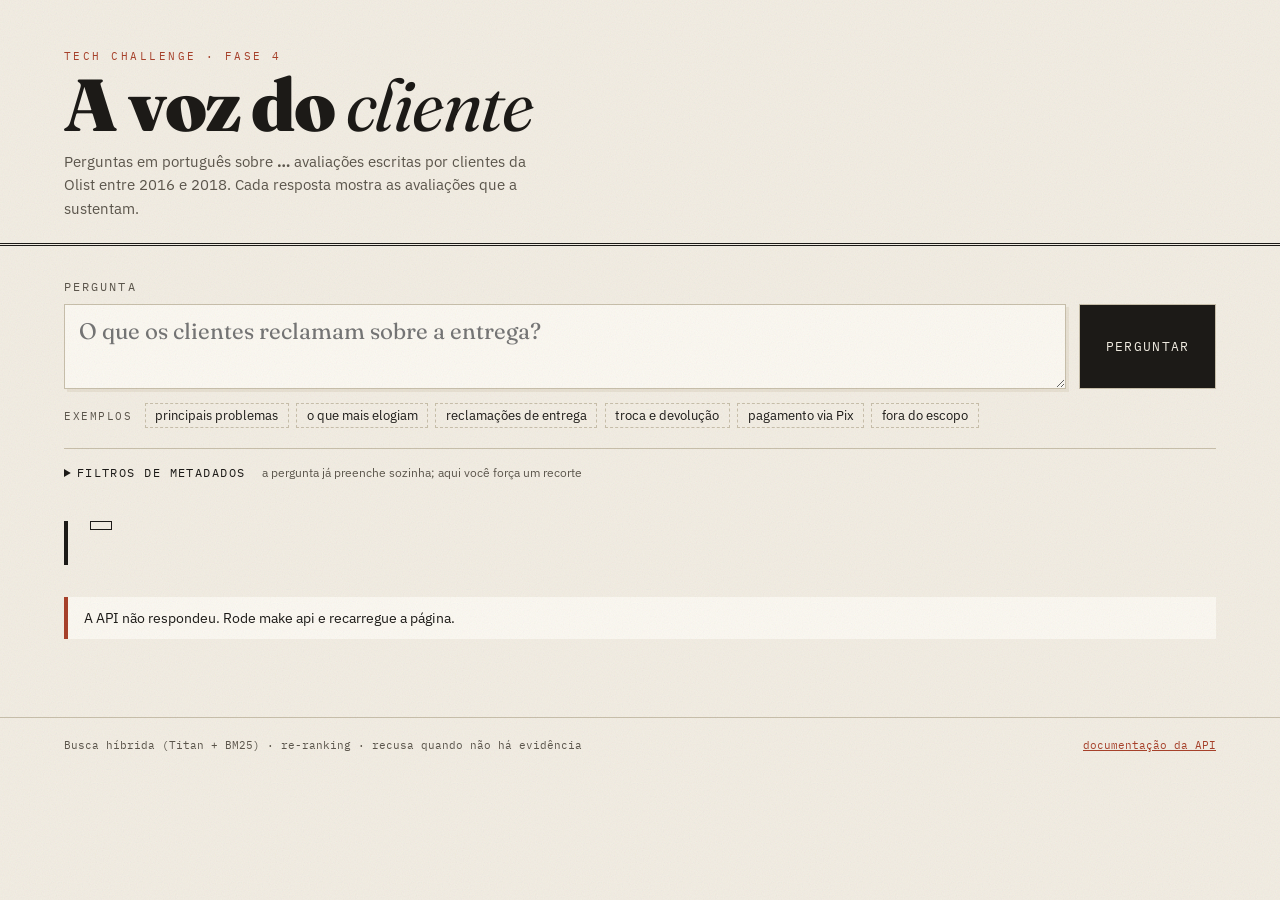
==== web/index.html @ 49e7f9e2 "feat: entrega API local e interface com evidências auditáveis" ====
<!DOCTYPE html>
<html lang="pt-BR">
<head>
<meta charset="utf-8">
<meta name="viewport" content="width=device-width, initial-scale=1">
<title>Voz do Cliente · Olist</title>
<link rel="preconnect" href="https://fonts.googleapis.com">
<link rel="preconnect" href="https://fonts.gstatic.com" crossorigin>
<link href="https://fonts.googleapis.com/css2?family=Fraunces:ital,opsz,wght@0,9..144,400;0,9..144,600;0,9..144,900;1,9..144,400&family=IBM+Plex+Mono:wght@400;500&family=IBM+Plex+Sans:wght@400;500;600&display=swap" rel="stylesheet">
<link rel="stylesheet" href="/web/style.css">
</head>
<body>
<div class="grao" aria-hidden="true"></div>

<header class="cabecalho">
  <div class="marca">
    <span class="selo">Tech Challenge · Fase 4</span>
    <h1>A voz do <em>cliente</em></h1>
    <p class="linha-fina">Perguntas em português sobre <strong id="n-documentos">…</strong> avaliações escritas por clientes da Olist entre 2016 e 2018. Cada resposta mostra as avaliações que a sustentam.</p>
  </div>
  <dl class="estado" id="estado"></dl>
</header>

<main>
  <section class="consulta">
    <form id="forma">
      <label class="rotulo" for="pergunta">Pergunta</label>
      <div class="campo">
        <textarea id="pergunta" name="pergunta" rows="2" placeholder="O que os clientes reclamam sobre a entrega?" required></textarea>
        <button type="submit" id="enviar">Perguntar</button>
      </div>
      <div class="exemplos" id="exemplos">
        <span>Exemplos</span>
        <button type="button" data-q="Quais são os principais problemas relatados pelos clientes?">principais problemas</button>
        <button type="button" data-q="O que os clientes mais elogiam em suas experiências de compra?">o que mais elogiam</button>
        <button type="button" data-q="Quais reclamações relacionadas à entrega aparecem com maior frequência?">reclamações de entrega</button>
        <button type="button" data-q="Quais problemas os clientes relatam ao tentar trocar ou devolver um produto?">troca e devolução</button>
        <button type="button" data-q="Quais reclamações existem sobre pagamento via Pix?">pagamento via Pix</button>
        <button type="button" data-q="Qual é a capital da França?">fora do escopo</button>
      </div>

      <details class="filtros" id="painel-filtros">
        <summary>Filtros de metadados <span class="dica">a pergunta já preenche sozinha; aqui você força um recorte</span></summary>
        <div class="grade-filtros">
          <label>Nota mínima <input type="number" id="review_score_min" min="1" max="5"></label>
          <label>Nota máxima <input type="number" id="review_score_max" min="1" max="5"></label>
          <label>Categoria <select id="categoria_pt"><option value="">todas</option></select></label>
          <label>Compra de <input type="number" id="ano_mes_compra_min" placeholder="201801"></label>
          <label>Compra até <input type="number" id="ano_mes_compra_max" placeholder="201812"></label>
          <label>Situação do pedido <select id="order_status">
            <option value="">todas</option><option value="delivered">entregue</option><option value="canceled">cancelado</option>
            <option value="shipped">enviado</option><option value="unavailable">indisponível</option>
            <option value="invoiced">faturado</option><option value="processing">em processamento</option>
            <option value="created">criado</option></select></label>
          <label>Entrega <select id="entregue_com_atraso">
            <option value="">todas</option><option value="true">com atraso</option>
            <option value="false">sem atraso registrado (inclui não entregues)</option></select></label>
          <label>Estado <input type="text" id="uf_cliente" maxlength="2" placeholder="SP"></label>
          <label>Valor de R$ <input type="number" id="valor_min" step="10"></label>
          <label>Valor até R$ <input type="number" id="valor_max" step="10"></label>
        </div>
        <button type="button" class="limpar" id="limpar">limpar filtros</button>
      </details>
    </form>
  </section>

  <section id="saida" hidden>
    <article class="resposta" id="resposta">
      <div class="meta-resposta">
        <span class="situacao" id="situacao"></span>
        <span class="tempo" id="tempo"></span>
      </div>
      <p class="texto-resposta" id="texto-resposta"></p>
      <ul class="aplicado" id="aplicado"></ul>
      <ol class="insights" id="insights"></ol>
    </article>

    <div class="contagem" id="contagem" hidden>
      <h2>Frequência na base temática</h2>
      <p class="base" id="base-contagem"></p>
      <ul class="barras" id="barras"></ul>
    </div>

    <div class="evidencias" id="bloco-evidencias" hidden>
      <h2 id="titulo-evidencias">Avaliações usadas como evidência</h2>
      <p class="base" id="nota-evidencias" hidden></p>
      <div class="cartoes" id="evidencias"></div>
    </div>
  </section>

  <p class="erro" id="erro" hidden></p>
</main>

<footer>
  <span>Busca híbrida (Titan + BM25) · re-ranking · recusa quando não há evidência</span>
  <a href="/docs">documentação da API</a>
</footer>

<script src="/web/app.js"></script>
</body>
</html>
---- web/style.css ----
:root {
  --papel: #f2ede3;
  --papel-escuro: #e7e0d2;
  --tinta: #1c1a17;
  --tinta-fraca: #5c564c;
  --linha: #c8bfab;
  --terracota: #a8412a;
  --verde: #2f5d4a;
  --mostarda: #a67c00;
  --azul: #2b4a6f;
  --borda: 1px solid var(--linha);
  --sombra: 3px 3px 0 var(--papel-escuro);
}

* { box-sizing: border-box; }

html { scroll-behavior: smooth; }

body {
  margin: 0;
  background: var(--papel);
  color: var(--tinta);
  font-family: "IBM Plex Sans", sans-serif;
  font-size: 16px;
  line-height: 1.55;
  position: relative;
}

/* textura de papel: ruído sutil por cima de tudo */
.grao {
  position: fixed;
  inset: 0;
  pointer-events: none;
  z-index: 99;
  opacity: 0.4;
  mix-blend-mode: multiply;
  background-image: url("data:image/svg+xml,%3Csvg xmlns='http://www.w3.org/2000/svg' width='180' height='180'%3E%3Cfilter id='n'%3E%3CfeTurbulence type='fractalNoise' baseFrequency='0.85' numOctaves='3'/%3E%3C/filter%3E%3Crect width='180' height='180' filter='url(%23n)' opacity='0.22'/%3E%3C/svg%3E");
}

/* ---------- cabeçalho ---------- */

.cabecalho {
  display: grid;
  grid-template-columns: minmax(0, 1fr) auto;
  gap: 2rem 3rem;
  align-items: end;
  padding: 2.6rem clamp(1.2rem, 5vw, 5rem) 1.4rem;
  border-bottom: 3px double var(--tinta);
}

.selo {
  font-family: "IBM Plex Mono", monospace;
  font-size: 0.7rem;
  letter-spacing: 0.22em;
  text-transform: uppercase;
  color: var(--terracota);
}

h1 {
  font-family: "Fraunces", serif;
  font-weight: 900;
  font-size: clamp(2.4rem, 7vw, 4.6rem);
  line-height: 0.95;
  margin: 0.25rem 0 0.6rem;
  letter-spacing: -0.02em;
}

h1 em { font-weight: 400; font-style: italic; }

.linha-fina {
  margin: 0;
  max-width: 54ch;
  color: var(--tinta-fraca);
  font-size: 0.95rem;
}

.estado {
  margin: 0;
  display: grid;
  grid-template-columns: auto auto;
  gap: 0.15rem 0.9rem;
  font-family: "IBM Plex Mono", monospace;
  font-size: 0.72rem;
  color: var(--tinta-fraca);
  white-space: nowrap;
}

.estado dt { text-transform: uppercase; letter-spacing: 0.1em; }
.estado dd { margin: 0; color: var(--tinta); }

/* ---------- consulta ---------- */

main { padding: 2rem clamp(1.2rem, 5vw, 5rem) 4rem; }

.rotulo {
  display: block;
  font-family: "IBM Plex Mono", monospace;
  font-size: 0.72rem;
  letter-spacing: 0.18em;
  text-transform: uppercase;
  color: var(--tinta-fraca);
  margin-bottom: 0.5rem;
}

.campo { display: flex; gap: 0.8rem; align-items: stretch; }

textarea, input, select {
  font-family: inherit;
  font-size: 1rem;
  color: var(--tinta);
  background: #fbf8f1;
  border: var(--borda);
  border-radius: 0;
  padding: 0.7rem 0.85rem;
}

textarea {
  flex: 1;
  resize: vertical;
  font-family: "Fraunces", serif;
  font-size: clamp(1.05rem, 2.2vw, 1.4rem);
  line-height: 1.35;
  box-shadow: var(--sombra);
}

textarea:focus, input:focus, select:focus {
  outline: 2px solid var(--terracota);
  outline-offset: 1px;
}

button {
  font-family: "IBM Plex Mono", monospace;
  font-size: 0.8rem;
  letter-spacing: 0.1em;
  text-transform: uppercase;
  cursor: pointer;
  border: var(--borda);
  background: var(--tinta);
  color: var(--papel);
  padding: 0 1.6rem;
  transition: transform 0.12s ease, background 0.12s ease;
}

button:hover { background: var(--terracota); }
button:active { transform: translate(2px, 2px); }
button[disabled] { opacity: 0.5; cursor: progress; }

.exemplos {
  display: flex;
  flex-wrap: wrap;
  align-items: baseline;
  gap: 0.45rem;
  margin: 0.9rem 0 1.2rem;
  font-size: 0.8rem;
}

.exemplos > span {
  font-family: "IBM Plex Mono", monospace;
  font-size: 0.7rem;
  letter-spacing: 0.14em;
  text-transform: uppercase;
  color: var(--tinta-fraca);
  margin-right: 0.3rem;
}

.exemplos button {
  background: transparent;
  color: var(--tinta);
  border: 1px dashed var(--linha);
  padding: 0.2rem 0.6rem;
  text-transform: none;
  letter-spacing: 0;
  font-family: inherit;
  font-size: 0.82rem;
}

.exemplos button:hover { background: var(--papel-escuro); color: var(--tinta); border-style: solid; }

/* ---------- filtros ---------- */

.filtros { border-top: var(--borda); padding-top: 0.9rem; }

summary {
  cursor: pointer;
  font-family: "IBM Plex Mono", monospace;
  font-size: 0.75rem;
  letter-spacing: 0.12em;
  text-transform: uppercase;
}

.dica {
  font-family: "IBM Plex Sans", sans-serif;
  text-transform: none;
  letter-spacing: 0;
  color: var(--tinta-fraca);
  font-size: 0.78rem;
  margin-left: 0.5rem;
}

.grade-filtros {
  display: grid;
  grid-template-columns: repeat(auto-fit, minmax(170px, 1fr));
  gap: 0.7rem 1rem;
  margin: 1rem 0 0.8rem;
}

.grade-filtros label {
  display: grid;
  gap: 0.25rem;
  font-size: 0.78rem;
  color: var(--tinta-fraca);
}

.grade-filtros input, .grade-filtros select { font-size: 0.9rem; padding: 0.4rem 0.5rem; }

.limpar { background: transparent; color: var(--tinta-fraca); border: 1px dashed var(--linha); padding: 0.25rem 0.8rem; }
.limpar:hover { background: var(--papel-escuro); color: var(--tinta); }

/* ---------- resposta ---------- */

#saida {
  display: grid;
  grid-template-columns: minmax(0, 1.15fr) minmax(0, 1fr);
  gap: 2.4rem 3rem;
  align-items: start;
  margin-top: 2.4rem;
  animation: entra 0.4s ease both;
}

@keyframes entra { from { opacity: 0; transform: translateY(10px); } }

@media (prefers-reduced-motion: reduce) {
  #saida, .cartao { animation: none; }
  html { scroll-behavior: auto; }
}

.resposta {
  grid-column: 1;
  border-left: 4px solid var(--tinta);
  padding-left: 1.4rem;
}

.meta-resposta { display: flex; align-items: center; gap: 0.8rem; margin-bottom: 0.7rem; }

.situacao {
  font-family: "IBM Plex Mono", monospace;
  font-size: 0.68rem;
  letter-spacing: 0.16em;
  text-transform: uppercase;
  padding: 0.22rem 0.6rem;
  border: 1px solid currentColor;
}

.situacao[data-s="ok"] { color: var(--verde); }
.situacao[data-s="sem_evidencia"] { color: var(--terracota); }
.situacao[data-s="evidencia_fraca"] { color: var(--mostarda); }
.situacao[data-s="filtro_sem_resultado"] { color: var(--azul); }
.situacao[data-s="fora_escopo"] { color: var(--tinta-fraca); }

.tempo { font-family: "IBM Plex Mono", monospace; font-size: 0.7rem; color: var(--tinta-fraca); }

.texto-resposta {
  font-family: "Fraunces", serif;
  font-size: clamp(1.15rem, 2.4vw, 1.5rem);
  line-height: 1.45;
  margin: 0 0 1rem;
}

.aplicado { list-style: none; display: flex; flex-wrap: wrap; gap: 0.4rem; padding: 0; margin: 0 0 1.2rem; }

.aplicado li {
  font-family: "IBM Plex Mono", monospace;
  font-size: 0.7rem;
  background: var(--papel-escuro);
  padding: 0.2rem 0.55rem;
  border: 1px solid var(--linha);
}

.insights { margin: 0; padding-left: 1.2rem; display: grid; gap: 0.9rem; }
.insights li { font-size: 0.97rem; }

.citacoes { display: inline-flex; flex-wrap: wrap; gap: 0.3rem; margin-left: 0.4rem; vertical-align: middle; }

.citacoes a {
  font-family: "IBM Plex Mono", monospace;
  font-size: 0.66rem;
  text-decoration: none;
  color: var(--papel);
  background: var(--tinta-fraca);
  padding: 0.1rem 0.4rem;
}

.citacoes a:hover { background: var(--terracota); }

/* ---------- contagem ---------- */

.contagem { grid-column: 1; border-top: var(--borda); padding-top: 1.2rem; }

h2 {
  font-family: "Fraunces", serif;
  font-size: 1.05rem;
  font-weight: 600;
  letter-spacing: 0.01em;
  margin: 0 0 0.3rem;
}

.base { font-size: 0.8rem; color: var(--tinta-fraca); margin: 0 0 1rem; }

.barras { list-style: none; padding: 0; margin: 0; display: grid; gap: 0.55rem; }

.barras li { display: grid; grid-template-columns: minmax(120px, 13rem) 1fr auto; gap: 0.7rem; align-items: center; font-size: 0.85rem; }

.barras .trilho { display: block; background: var(--papel-escuro); height: 0.85rem; border: 1px solid var(--linha); }

.barras .preenchida { display: block; height: 100%; background: repeating-linear-gradient(45deg, var(--terracota), var(--terracota) 3px, #b9573f 3px, #b9573f 6px); }

.barras[data-pol="nota_alta"] .preenchida { background: repeating-linear-gradient(45deg, var(--verde), var(--verde) 3px, #3c7460 3px, #3c7460 6px); }

.barras .valor { font-family: "IBM Plex Mono", monospace; font-size: 0.74rem; color: var(--tinta-fraca); white-space: nowrap; }

/* ---------- evidências ---------- */

.evidencias { grid-column: 2; grid-row: 1 / span 2; position: sticky; top: 1.5rem; }

.cartoes { display: grid; gap: 0.8rem; max-height: 72vh; overflow-y: auto; padding-right: 0.4rem; }

.cartao {
  background: #fbf8f1;
  border: var(--borda);
  box-shadow: var(--sombra);
  padding: 0.8rem 0.9rem;
  animation: entra 0.3s ease both;
}

.cartao:target { outline: 2px solid var(--terracota); outline-offset: 2px; }

.cartao blockquote {
  margin: 0 0 0.6rem;
  font-family: "Fraunces", serif;
  font-size: 0.98rem;
  line-height: 1.4;
}

.cartao blockquote::before { content: "“"; }
.cartao blockquote::after { content: "”"; }

.cartao-meta {
  display: flex;
  flex-wrap: wrap;
  gap: 0.5rem;
  font-family: "IBM Plex Mono", monospace;
  font-size: 0.66rem;
  color: var(--tinta-fraca);
  border-top: 1px dotted var(--linha);
  padding-top: 0.5rem;
}

.nota { color: var(--papel); background: var(--tinta); padding: 0.05rem 0.35rem; }
.nota[data-n="1"], .nota[data-n="2"] { background: var(--terracota); }
.nota[data-n="4"], .nota[data-n="5"] { background: var(--verde); }
.atrasado { color: var(--terracota); }

.erro {
  margin-top: 2rem;
  border-left: 4px solid var(--terracota);
  padding: 0.6rem 1rem;
  background: #fbf8f1;
  font-size: 0.9rem;
}

footer {
  display: flex;
  flex-wrap: wrap;
  justify-content: space-between;
  gap: 1rem;
  padding: 1.2rem clamp(1.2rem, 5vw, 5rem) 2rem;
  border-top: var(--borda);
  font-family: "IBM Plex Mono", monospace;
  font-size: 0.7rem;
  color: var(--tinta-fraca);
}

footer a { color: var(--terracota); }

@media (max-width: 900px) {
  .cabecalho { grid-template-columns: 1fr; }
  #saida { grid-template-columns: 1fr; }
  .resposta, .contagem, .evidencias { grid-column: 1; }
  .evidencias { position: static; grid-row: auto; }
  .cartoes { max-height: none; }
}
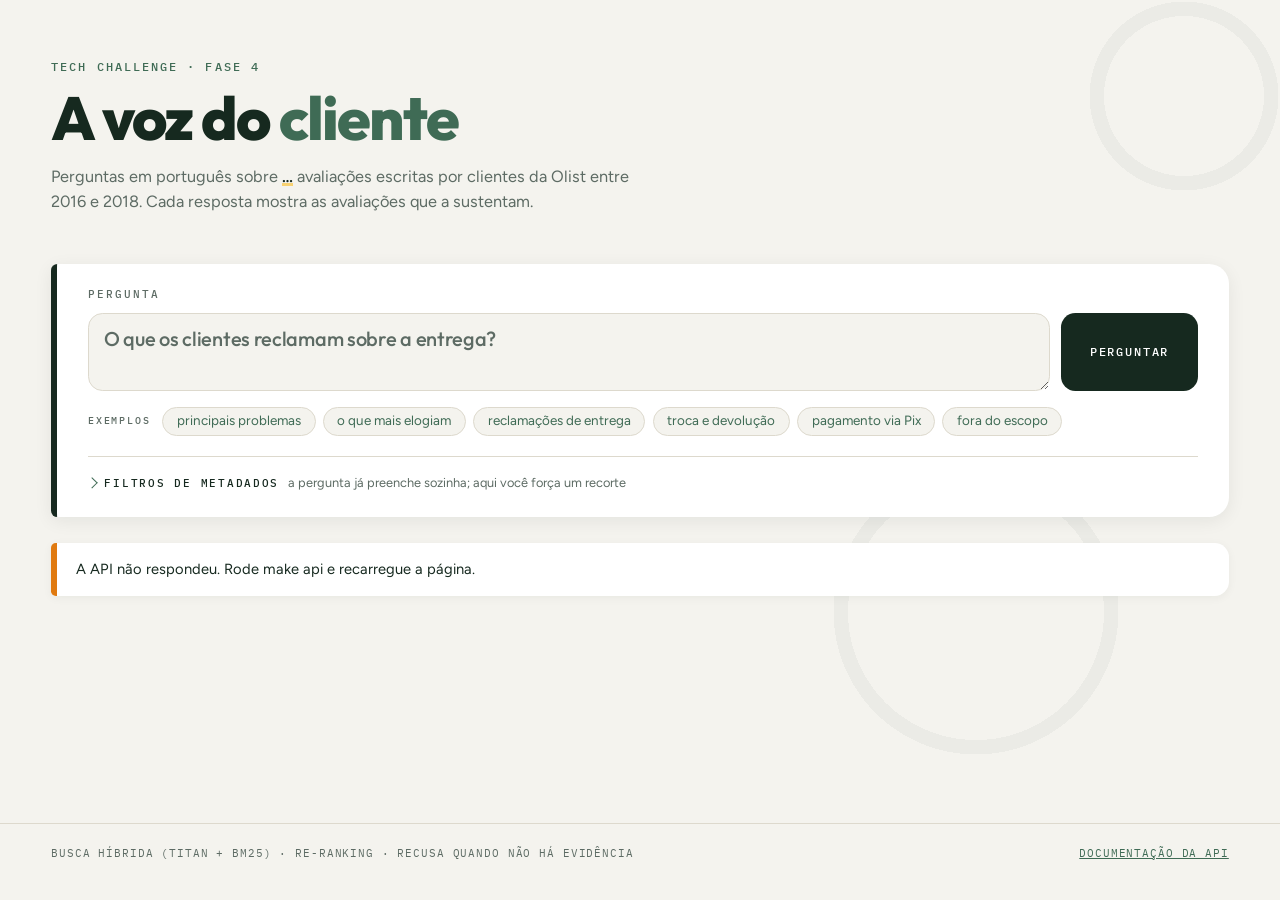
==== commit f074b0f6: "feat: interface local no sistema visual da apresentação" ====
--- a/web/index.html
+++ b/web/index.html
@@ -4,13 +4,22 @@
 <meta charset="utf-8">
 <meta name="viewport" content="width=device-width, initial-scale=1">
 <title>Voz do Cliente · Olist</title>
+<link rel="icon" href="data:image/svg+xml,%3Csvg xmlns='http://www.w3.org/2000/svg' viewBox='0 0 32 32'%3E%3Crect width='32' height='32' rx='7' fill='%2316291f'/%3E%3Ccircle cx='11' cy='11' r='3' fill='%233f6b55'/%3E%3Ccircle cx='21' cy='11' r='3' fill='%2387a596'/%3E%3Ccircle cx='11' cy='21' r='3' fill='%23e07a10'/%3E%3Ccircle cx='21' cy='21' r='3' fill='%23f5be2d'/%3E%3C/svg%3E">
 <link rel="preconnect" href="https://fonts.googleapis.com">
 <link rel="preconnect" href="https://fonts.gstatic.com" crossorigin>
-<link href="https://fonts.googleapis.com/css2?family=Fraunces:ital,opsz,wght@0,9..144,400;0,9..144,600;0,9..144,900;1,9..144,400&family=IBM+Plex+Mono:wght@400;500&family=IBM+Plex+Sans:wght@400;500;600&display=swap" rel="stylesheet">
+<link href="https://fonts.googleapis.com/css2?family=Outfit:wght@600;700;800&family=Figtree:wght@400;500;600&family=IBM+Plex+Mono:wght@400;500&display=swap" rel="stylesheet">
 <link rel="stylesheet" href="/web/style.css">
 </head>
 <body>
-<div class="grao" aria-hidden="true"></div>
+<div class="marca-dagua" aria-hidden="true"></div>
+
+<svg width="0" height="0" style="position:absolute" aria-hidden="true"><defs>
+  <g id="i-ranking" stroke="currentColor" stroke-linecap="round" stroke-linejoin="round">
+    <path d="M4 20V10M10 20V4M16 20v-7M21 20H3"/></g>
+  <g id="i-citacao" stroke="currentColor" stroke-linecap="round" stroke-linejoin="round">
+    <path d="M9 7H5.5A1.5 1.5 0 0 0 4 8.5V12h5V7Zm0 0c0 4-1.5 5.8-4 6.6"/>
+    <path d="M19 7h-3.5A1.5 1.5 0 0 0 14 8.5V12h5V7Zm0 0c0 4-1.5 5.8-4 6.6"/><path d="M4 20h16"/></g>
+</defs></svg>
 
 <header class="cabecalho">
   <div class="marca">
@@ -76,13 +85,19 @@
     </article>
 
     <div class="contagem" id="contagem" hidden>
-      <h2>Frequência na base temática</h2>
+      <h2 class="titulo-bloco">
+        <svg class="ico" viewBox="0 0 24 24" aria-hidden="true"><use href="#i-ranking"/></svg>
+        Frequência na base temática
+      </h2>
       <p class="base" id="base-contagem"></p>
       <ul class="barras" id="barras"></ul>
     </div>
 
     <div class="evidencias" id="bloco-evidencias" hidden>
-      <h2 id="titulo-evidencias">Avaliações usadas como evidência</h2>
+      <h2 class="titulo-bloco">
+        <svg class="ico" viewBox="0 0 24 24" aria-hidden="true"><use href="#i-citacao"/></svg>
+        <span id="titulo-evidencias">Avaliações usadas como evidência</span>
+      </h2>
       <p class="base" id="nota-evidencias" hidden></p>
       <div class="cartoes" id="evidencias"></div>
     </div>
--- a/web/style.css
+++ b/web/style.css
@@ -1,391 +1,845 @@
+/* =============================================================
+   A voz do cliente · interface local servida pela API · TC4
+
+   Mesmo sistema visual do deck e da demonstração pública
+   (docs/demo/style.css): fundo creme, verde escuro como cor de
+   texto e de estrutura, laranja e âmbar só como acento. Cartões
+   brancos de canto generoso com sombra baixa, barra colorida na
+   borda esquerda, pílulas totalmente arredondadas, círculos
+   numerados, ícones de traço e marca d'água circular quase
+   invisível.
+
+   Aqui não é o deck: as medidas são de web (rem, px, %, clamp),
+   não de container query.
+   ============================================================= */
+
 :root {
-  --papel: #f2ede3;
-  --papel-escuro: #e7e0d2;
-  --tinta: #1c1a17;
-  --tinta-fraca: #5c564c;
-  --linha: #c8bfab;
-  --terracota: #a8412a;
-  --verde: #2f5d4a;
-  --mostarda: #a67c00;
-  --azul: #2b4a6f;
-  --borda: 1px solid var(--linha);
-  --sombra: 3px 3px 0 var(--papel-escuro);
+  /* paleta do deck */
+  --fundo: #f4f3ee;
+  --papel: #ffffff;
+  --mata: #16291f;
+  --pinho: #1e3a2c;
+  --sarja: #3f6b55;
+  --salva: #87a596;
+  --laranja: #e07a10;
+  --laranja-claro: #f09b45;
+  --ambar: #f5be2d;
+  --ambar-claro: #f8d273;
+  --areia: #f3e4c4;
+  --tinta: #15201c;
+  --tinta-fraca: #5d6b64;
+  --linha: #ddd9cd;
+
+  /* vocabulário de forma */
+  --sombra: 0 2px 10px rgba(21, 32, 28, .05);
+  --sombra-media: 0 4px 18px rgba(21, 32, 28, .07);
+  --raio: .9rem;
+  --raio-g: 1.25rem;
+  --mono: "IBM Plex Mono", ui-monospace, SFMono-Regular, monospace;
+  --titulo: "Outfit", system-ui, sans-serif;
+  --corpo: "Figtree", system-ui, -apple-system, sans-serif;
+
+  --largura: 92rem;
+  --margem: clamp(1.1rem, 4vw, 3.5rem);
 }
 
 * { box-sizing: border-box; }
 
+/* o seletor de id de #saida venceria o [hidden] do navegador, então o
+   estado escondido é declarado aqui e o display só aparece em :not([hidden]) */
+[hidden] { display: none; }
+
 html { scroll-behavior: smooth; }
 
+/* grade de três faixas: o rodapé desce para a base da janela enquanto a
+   página é só o formulário. Cada faixa declara `width: 100%` porque numa
+   grade a margem automática cancelaria o esticamento e cada uma ficaria
+   com a largura do próprio conteúdo — bordas desalinhadas entre elas. */
 body {
   margin: 0;
-  background: var(--papel);
+  min-height: 100vh;
+  display: grid;
+  grid-template-rows: auto 1fr auto;
+  background: var(--fundo);
   color: var(--tinta);
-  font-family: "IBM Plex Sans", sans-serif;
+  font-family: var(--corpo);
   font-size: 16px;
   line-height: 1.55;
-  position: relative;
-}
-
-/* textura de papel: ruído sutil por cima de tudo */
-.grao {
+  -webkit-font-smoothing: antialiased;
+}
+
+strong { font-weight: 600; color: var(--mata); }
+
+/* marca d'água geométrica: dois anéis finos, quase invisíveis */
+.marca-dagua {
   position: fixed;
   inset: 0;
+  z-index: -1;
   pointer-events: none;
-  z-index: 99;
-  opacity: 0.4;
-  mix-blend-mode: multiply;
-  background-image: url("data:image/svg+xml,%3Csvg xmlns='http://www.w3.org/2000/svg' width='180' height='180'%3E%3Cfilter id='n'%3E%3CfeTurbulence type='fractalNoise' baseFrequency='0.85' numOctaves='3'/%3E%3C/filter%3E%3Crect width='180' height='180' filter='url(%23n)' opacity='0.22'/%3E%3C/svg%3E");
-}
-
-/* ---------- cabeçalho ---------- */
+  opacity: .035;
+  background-repeat: no-repeat;
+  background-image:
+    radial-gradient(circle at calc(100% - 6rem) 6rem,
+      transparent 0 5rem, var(--mata) 5rem 5.9rem, transparent 5.9rem),
+    radial-gradient(circle at calc(100% - 19rem) 68vh,
+      transparent 0 8rem, var(--mata) 8rem 8.9rem, transparent 8.9rem);
+}
+
+@keyframes entra {
+  from { opacity: 0; transform: translateY(8px); }
+}
+
+/* ---------------- controles: base comum ---------------- */
+
+button, textarea, input, select { font: inherit; color: inherit; }
+
+:is(button, textarea, input, select, summary):focus-visible {
+  outline: 2px solid var(--laranja);
+  outline-offset: 2px;
+}
+
+/* ---------------- cabeçalho ---------------- */
 
 .cabecalho {
+  width: 100%;
+  max-width: var(--largura);
+  margin-inline: auto;
+  padding: clamp(2rem, 5vw, 3.4rem) var(--margem) 1.7rem;
   display: grid;
   grid-template-columns: minmax(0, 1fr) auto;
   gap: 2rem 3rem;
   align-items: end;
-  padding: 2.6rem clamp(1.2rem, 5vw, 5rem) 1.4rem;
-  border-bottom: 3px double var(--tinta);
 }
 
 .selo {
-  font-family: "IBM Plex Mono", monospace;
-  font-size: 0.7rem;
-  letter-spacing: 0.22em;
-  text-transform: uppercase;
-  color: var(--terracota);
+  display: inline-block;
+  font-family: var(--mono);
+  font-size: .72rem;
+  font-weight: 500;
+  letter-spacing: .18em;
+  text-transform: uppercase;
+  color: var(--sarja);
 }
 
 h1 {
-  font-family: "Fraunces", serif;
-  font-weight: 900;
-  font-size: clamp(2.4rem, 7vw, 4.6rem);
-  line-height: 0.95;
-  margin: 0.25rem 0 0.6rem;
-  letter-spacing: -0.02em;
-}
-
-h1 em { font-weight: 400; font-style: italic; }
+  font-family: var(--titulo);
+  font-weight: 800;
+  font-size: clamp(2.3rem, 5.4vw, 3.8rem);
+  line-height: 1.02;
+  letter-spacing: -.03em;
+  color: var(--mata);
+  margin: .5rem 0 .9rem;
+}
+
+h1 em { font-style: normal; color: var(--sarja); }
 
 .linha-fina {
   margin: 0;
-  max-width: 54ch;
-  color: var(--tinta-fraca);
-  font-size: 0.95rem;
-}
-
+  max-width: 58ch;
+  font-size: 1.02rem;
+  line-height: 1.55;
+  color: var(--tinta-fraca);
+}
+
+.linha-fina strong { box-shadow: inset 0 -3px 0 var(--ambar-claro); }
+
+/* painel de estado: quatro pares em 2x2, cada rótulo com régua colorida */
 .estado {
   margin: 0;
-  display: grid;
-  grid-template-columns: auto auto;
-  gap: 0.15rem 0.9rem;
-  font-family: "IBM Plex Mono", monospace;
-  font-size: 0.72rem;
-  color: var(--tinta-fraca);
+  padding: 1.15rem 1.5rem 1.25rem;
+  max-width: 34rem;
+  background: var(--papel);
+  border-radius: var(--raio-g);
+  box-shadow: var(--sombra);
+  display: grid;
+  grid-template-rows: repeat(4, auto);
+  grid-auto-flow: column;
+  gap: .35rem 2.2rem;
+}
+
+/* se a API não responder, nada de moldura vazia na tela */
+.estado:empty { display: none; }
+
+.estado dt {
+  --cor: var(--sarja);
+  font-family: var(--mono);
+  font-size: .63rem;
+  font-weight: 500;
+  letter-spacing: .15em;
+  text-transform: uppercase;
+  color: var(--tinta-fraca);
+  border-top: 3px solid var(--cor);
+  padding-top: .5rem;
   white-space: nowrap;
 }
 
-.estado dt { text-transform: uppercase; letter-spacing: 0.1em; }
-.estado dd { margin: 0; color: var(--tinta); }
-
-/* ---------- consulta ---------- */
-
-main { padding: 2rem clamp(1.2rem, 5vw, 5rem) 4rem; }
+.estado dt:nth-of-type(1) { --cor: var(--mata); }
+.estado dt:nth-of-type(2) { --cor: var(--sarja); }
+.estado dt:nth-of-type(3) { --cor: var(--laranja); }
+.estado dt:nth-of-type(4) { --cor: var(--ambar); }
+
+.estado dt + dd { margin-bottom: .75rem; }
+.estado dt:nth-of-type(2) + dd,
+.estado dt:nth-of-type(4) + dd { margin-bottom: 0; }
+
+.estado dd {
+  margin: 0;
+  font-family: var(--titulo);
+  font-weight: 700;
+  font-size: 1.15rem;
+  line-height: 1.15;
+  letter-spacing: -.02em;
+  color: var(--mata);
+  font-variant-numeric: tabular-nums;
+  overflow-wrap: anywhere;
+}
+
+/* ---------------- esqueleto ---------------- */
+
+main {
+  width: 100%;
+  max-width: var(--largura);
+  margin-inline: auto;
+  padding: 1.4rem var(--margem) 3.2rem;
+  display: grid;
+  gap: 1.6rem;
+  align-content: start;
+}
+
+/* ---------------- cartão da consulta ---------------- */
+
+.consulta {
+  background: var(--papel);
+  border-left: .4rem solid var(--mata);
+  border-radius: .4rem var(--raio-g) var(--raio-g) .4rem;
+  box-shadow: var(--sombra-media);
+  padding: 1.4rem clamp(1.1rem, 2.4vw, 2rem) 1.5rem;
+}
 
 .rotulo {
   display: block;
-  font-family: "IBM Plex Mono", monospace;
-  font-size: 0.72rem;
-  letter-spacing: 0.18em;
-  text-transform: uppercase;
-  color: var(--tinta-fraca);
-  margin-bottom: 0.5rem;
-}
-
-.campo { display: flex; gap: 0.8rem; align-items: stretch; }
-
-textarea, input, select {
-  font-family: inherit;
-  font-size: 1rem;
-  color: var(--tinta);
-  background: #fbf8f1;
-  border: var(--borda);
-  border-radius: 0;
-  padding: 0.7rem 0.85rem;
+  font-family: var(--mono);
+  font-size: .68rem;
+  font-weight: 500;
+  letter-spacing: .18em;
+  text-transform: uppercase;
+  color: var(--tinta-fraca);
+  margin-bottom: .6rem;
+}
+
+.campo {
+  display: flex;
+  align-items: stretch;
+  gap: .7rem;
 }
 
 textarea {
-  flex: 1;
+  flex: 1 1 auto;
+  min-width: 0;
   resize: vertical;
-  font-family: "Fraunces", serif;
-  font-size: clamp(1.05rem, 2.2vw, 1.4rem);
-  line-height: 1.35;
-  box-shadow: var(--sombra);
-}
-
-textarea:focus, input:focus, select:focus {
-  outline: 2px solid var(--terracota);
-  outline-offset: 1px;
-}
-
-button {
-  font-family: "IBM Plex Mono", monospace;
-  font-size: 0.8rem;
-  letter-spacing: 0.1em;
-  text-transform: uppercase;
+  font-family: var(--titulo);
+  font-weight: 600;
+  font-size: clamp(1.05rem, 1.6vw, 1.25rem);
+  line-height: 1.32;
+  letter-spacing: -.015em;
+  color: var(--mata);
+  background: var(--fundo);
+  border: 1px solid var(--linha);
+  border-radius: var(--raio);
+  padding: .75rem .95rem;
+}
+
+textarea::placeholder { color: var(--tinta-fraca); font-weight: 500; }
+
+#enviar {
+  flex: none;
   cursor: pointer;
-  border: var(--borda);
-  background: var(--tinta);
-  color: var(--papel);
-  padding: 0 1.6rem;
-  transition: transform 0.12s ease, background 0.12s ease;
-}
-
-button:hover { background: var(--terracota); }
-button:active { transform: translate(2px, 2px); }
-button[disabled] { opacity: 0.5; cursor: progress; }
+  font-family: var(--mono);
+  font-size: .72rem;
+  font-weight: 500;
+  letter-spacing: .16em;
+  text-transform: uppercase;
+  color: #fff;
+  background: var(--mata);
+  border: 0;
+  border-radius: var(--raio);
+  padding: 0 1.8rem;
+  transition: background-color .14s ease;
+}
+
+#enviar:hover { background: var(--sarja); }
+
+#enviar[disabled] {
+  cursor: progress;
+  background: var(--salva);
+  color: var(--mata);
+}
 
 .exemplos {
   display: flex;
   flex-wrap: wrap;
-  align-items: baseline;
-  gap: 0.45rem;
-  margin: 0.9rem 0 1.2rem;
-  font-size: 0.8rem;
+  align-items: center;
+  gap: .45rem;
+  margin-top: .95rem;
 }
 
 .exemplos > span {
-  font-family: "IBM Plex Mono", monospace;
-  font-size: 0.7rem;
-  letter-spacing: 0.14em;
-  text-transform: uppercase;
-  color: var(--tinta-fraca);
-  margin-right: 0.3rem;
+  font-family: var(--mono);
+  font-size: .63rem;
+  font-weight: 500;
+  letter-spacing: .18em;
+  text-transform: uppercase;
+  color: var(--tinta-fraca);
+  margin-right: .3rem;
 }
 
 .exemplos button {
-  background: transparent;
-  color: var(--tinta);
-  border: 1px dashed var(--linha);
-  padding: 0.2rem 0.6rem;
-  text-transform: none;
-  letter-spacing: 0;
-  font-family: inherit;
-  font-size: 0.82rem;
-}
-
-.exemplos button:hover { background: var(--papel-escuro); color: var(--tinta); border-style: solid; }
-
-/* ---------- filtros ---------- */
-
-.filtros { border-top: var(--borda); padding-top: 0.9rem; }
+  cursor: pointer;
+  font-size: .84rem;
+  line-height: 1.3;
+  color: var(--sarja);
+  background: var(--fundo);
+  border: 1px solid var(--linha);
+  border-radius: 999px;
+  padding: .3rem .85rem;
+  transition: background-color .14s ease, color .14s ease, border-color .14s ease;
+}
+
+.exemplos button:hover {
+  background: var(--mata);
+  border-color: var(--mata);
+  color: #fff;
+}
+
+/* ---------------- filtros de metadados ---------------- */
+
+.filtros {
+  margin-top: 1.3rem;
+  border-top: 1px solid var(--linha);
+  padding-top: 1rem;
+}
 
 summary {
   cursor: pointer;
-  font-family: "IBM Plex Mono", monospace;
-  font-size: 0.75rem;
-  letter-spacing: 0.12em;
-  text-transform: uppercase;
-}
+  display: flex;
+  align-items: baseline;
+  gap: .55rem;
+  list-style: none;
+  font-family: var(--mono);
+  font-size: .68rem;
+  font-weight: 500;
+  letter-spacing: .16em;
+  text-transform: uppercase;
+  color: var(--mata);
+}
+
+summary::-webkit-details-marker { display: none; }
+
+/* seta de traço, no lugar do triângulo do navegador */
+summary::before {
+  content: "";
+  flex: none;
+  align-self: center;
+  width: .42rem;
+  height: .42rem;
+  border-right: 1.5px solid var(--sarja);
+  border-bottom: 1.5px solid var(--sarja);
+  transform: rotate(-45deg);
+  transition: transform .15s ease;
+}
+
+.filtros[open] > summary::before { transform: rotate(45deg); }
 
 .dica {
-  font-family: "IBM Plex Sans", sans-serif;
+  font-family: var(--corpo);
+  font-size: .8rem;
+  font-weight: 400;
+  letter-spacing: 0;
   text-transform: none;
+  color: var(--tinta-fraca);
+}
+
+.grade-filtros {
+  display: grid;
+  grid-template-columns: repeat(auto-fit, minmax(11rem, 1fr));
+  gap: .85rem 1.1rem;
+  margin: 1.1rem 0 1rem;
+}
+
+.grade-filtros label {
+  display: grid;
+  grid-template-columns: minmax(0, 1fr);
+  gap: .3rem;
+  min-width: 0;
+  font-family: var(--mono);
+  font-size: .62rem;
+  font-weight: 500;
+  letter-spacing: .12em;
+  text-transform: uppercase;
+  color: var(--tinta-fraca);
+}
+
+.grade-filtros :is(input, select) {
+  width: 100%;
+  min-width: 0;
+  font-family: var(--corpo);
+  font-size: .88rem;
   letter-spacing: 0;
-  color: var(--tinta-fraca);
-  font-size: 0.78rem;
-  margin-left: 0.5rem;
-}
-
-.grade-filtros {
-  display: grid;
-  grid-template-columns: repeat(auto-fit, minmax(170px, 1fr));
-  gap: 0.7rem 1rem;
-  margin: 1rem 0 0.8rem;
-}
-
-.grade-filtros label {
-  display: grid;
-  gap: 0.25rem;
-  font-size: 0.78rem;
-  color: var(--tinta-fraca);
-}
-
-.grade-filtros input, .grade-filtros select { font-size: 0.9rem; padding: 0.4rem 0.5rem; }
-
-.limpar { background: transparent; color: var(--tinta-fraca); border: 1px dashed var(--linha); padding: 0.25rem 0.8rem; }
-.limpar:hover { background: var(--papel-escuro); color: var(--tinta); }
-
-/* ---------- resposta ---------- */
-
-#saida {
-  display: grid;
-  grid-template-columns: minmax(0, 1.15fr) minmax(0, 1fr);
-  gap: 2.4rem 3rem;
-  align-items: start;
-  margin-top: 2.4rem;
-  animation: entra 0.4s ease both;
-}
-
-@keyframes entra { from { opacity: 0; transform: translateY(10px); } }
-
-@media (prefers-reduced-motion: reduce) {
-  #saida, .cartao { animation: none; }
-  html { scroll-behavior: auto; }
+  text-transform: none;
+  color: var(--mata);
+  background: var(--fundo);
+  border: 1px solid var(--linha);
+  border-radius: .55rem;
+  padding: .42rem .55rem;
+}
+
+.limpar {
+  cursor: pointer;
+  font-family: var(--mono);
+  font-size: .64rem;
+  font-weight: 500;
+  letter-spacing: .14em;
+  text-transform: uppercase;
+  color: var(--sarja);
+  background: var(--fundo);
+  border: 1px solid var(--linha);
+  border-radius: 999px;
+  padding: .35rem .9rem;
+  transition: background-color .14s ease, color .14s ease, border-color .14s ease;
+}
+
+.limpar:hover { background: var(--mata); border-color: var(--mata); color: #fff; }
+
+/* ---------------- resposta ---------------- */
+
+#saida:not([hidden]) {
+  display: grid;
+  gap: 1.6rem;
+  align-content: start;
+  min-width: 0;
 }
 
 .resposta {
-  grid-column: 1;
-  border-left: 4px solid var(--tinta);
-  padding-left: 1.4rem;
-}
-
-.meta-resposta { display: flex; align-items: center; gap: 0.8rem; margin-bottom: 0.7rem; }
+  background: var(--papel);
+  border-left: .4rem solid var(--sarja);
+  border-radius: .4rem var(--raio-g) var(--raio-g) .4rem;
+  box-shadow: var(--sombra-media);
+  padding: 1.5rem clamp(1.1rem, 2.4vw, 2rem) 1.7rem;
+  animation: entra .34s ease both;
+}
+
+/* a barra da esquerda acompanha a situação da resposta */
+.resposta:has(.situacao[data-s="evidencia_fraca"]) { border-left-color: var(--ambar); }
+.resposta:has(.situacao[data-s="sem_evidencia"]) { border-left-color: var(--laranja); }
+.resposta:has(.situacao[data-s="filtro_sem_resultado"]) { border-left-color: var(--laranja-claro); }
+.resposta:has(.situacao[data-s="fora_escopo"]) { border-left-color: var(--ambar-claro); }
+
+.meta-resposta {
+  display: flex;
+  flex-wrap: wrap;
+  align-items: center;
+  gap: .75rem;
+  margin-bottom: .85rem;
+}
 
 .situacao {
-  font-family: "IBM Plex Mono", monospace;
-  font-size: 0.68rem;
-  letter-spacing: 0.16em;
-  text-transform: uppercase;
-  padding: 0.22rem 0.6rem;
-  border: 1px solid currentColor;
-}
-
-.situacao[data-s="ok"] { color: var(--verde); }
-.situacao[data-s="sem_evidencia"] { color: var(--terracota); }
-.situacao[data-s="evidencia_fraca"] { color: var(--mostarda); }
-.situacao[data-s="filtro_sem_resultado"] { color: var(--azul); }
-.situacao[data-s="fora_escopo"] { color: var(--tinta-fraca); }
-
-.tempo { font-family: "IBM Plex Mono", monospace; font-size: 0.7rem; color: var(--tinta-fraca); }
+  display: inline-flex;
+  align-items: center;
+  gap: .45rem;
+  font-family: var(--mono);
+  font-size: .66rem;
+  font-weight: 500;
+  letter-spacing: .14em;
+  text-transform: uppercase;
+  border-radius: 999px;
+  padding: .3rem .8rem;
+  background: var(--salva);
+  color: var(--mata);
+}
+
+/* marcador de forma: a diferença entre os estados não depende só da cor */
+.situacao::before {
+  content: "";
+  flex: none;
+  width: .5rem;
+  height: .5rem;
+  border-radius: 50%;
+  background: currentColor;
+}
+
+.situacao[data-s="ok"] { background: var(--sarja); color: #fff; }
+.situacao[data-s="evidencia_fraca"] { background: var(--ambar); color: var(--mata); }
+.situacao[data-s="sem_evidencia"] { background: var(--laranja); color: var(--mata); }
+.situacao[data-s="filtro_sem_resultado"] { background: var(--laranja-claro); color: var(--mata); }
+.situacao[data-s="fora_escopo"] { background: var(--ambar-claro); color: var(--mata); }
+
+.situacao[data-s="evidencia_fraca"]::before {
+  background: linear-gradient(90deg, currentColor 50%, transparent 50%);
+  box-shadow: inset 0 0 0 1px currentColor;
+}
+
+.situacao[data-s="sem_evidencia"]::before {
+  background: none;
+  box-shadow: inset 0 0 0 1.5px currentColor;
+}
+
+.situacao[data-s="filtro_sem_resultado"]::before {
+  background: none;
+  border-radius: .12rem;
+  box-shadow: inset 0 0 0 1.5px currentColor;
+}
+
+.situacao[data-s="fora_escopo"]::before {
+  height: .15rem;
+  border-radius: .1rem;
+}
+
+.situacao:empty { display: none; }
+
+.tempo {
+  font-family: var(--mono);
+  font-size: .68rem;
+  letter-spacing: .06em;
+  color: var(--tinta-fraca);
+}
 
 .texto-resposta {
-  font-family: "Fraunces", serif;
-  font-size: clamp(1.15rem, 2.4vw, 1.5rem);
+  margin: 0 0 1.1rem;
+  font-size: 1.05rem;
+  line-height: 1.6;
+  color: var(--mata);
+  max-width: 70ch;
+}
+
+.aplicado {
+  list-style: none;
+  display: flex;
+  flex-wrap: wrap;
+  gap: .4rem;
+  padding: 0;
+  margin: 0 0 1.3rem;
+}
+
+.aplicado li {
+  font-family: var(--mono);
+  font-size: .68rem;
+  color: var(--sarja);
+  background: var(--fundo);
+  border: 1px solid var(--linha);
+  border-radius: 999px;
+  padding: .25rem .7rem;
+  max-width: 100%;
+  overflow-wrap: anywhere;
+}
+
+.insights {
+  list-style: none;
+  margin: 0;
+  padding: 0;
+  display: grid;
+  gap: .8rem;
+  counter-reset: ins;
+}
+
+.insights li {
+  counter-increment: ins;
+  position: relative;
+  padding-left: 2.35rem;
+  min-height: 1.6rem;
+  font-size: .98rem;
   line-height: 1.45;
-  margin: 0 0 1rem;
-}
-
-.aplicado { list-style: none; display: flex; flex-wrap: wrap; gap: 0.4rem; padding: 0; margin: 0 0 1.2rem; }
-
-.aplicado li {
-  font-family: "IBM Plex Mono", monospace;
-  font-size: 0.7rem;
-  background: var(--papel-escuro);
-  padding: 0.2rem 0.55rem;
+  color: var(--mata);
+}
+
+.insights li::before {
+  content: counter(ins);
+  position: absolute;
+  left: 0;
+  top: .02rem;
+  width: 1.6rem;
+  height: 1.6rem;
+  border-radius: 50%;
+  display: grid;
+  place-items: center;
+  background: var(--sarja);
+  color: #fff;
+  font-family: var(--titulo);
+  font-weight: 700;
+  font-size: .78rem;
+}
+
+.citacoes {
+  display: inline-flex;
+  flex-wrap: wrap;
+  gap: .3rem;
+  margin-left: .4rem;
+}
+
+.citacoes a {
+  font-family: var(--mono);
+  font-size: .64rem;
+  letter-spacing: .04em;
+  text-decoration: none;
+  color: var(--sarja);
+  background: var(--fundo);
   border: 1px solid var(--linha);
-}
-
-.insights { margin: 0; padding-left: 1.2rem; display: grid; gap: 0.9rem; }
-.insights li { font-size: 0.97rem; }
-
-.citacoes { display: inline-flex; flex-wrap: wrap; gap: 0.3rem; margin-left: 0.4rem; vertical-align: middle; }
-
-.citacoes a {
-  font-family: "IBM Plex Mono", monospace;
-  font-size: 0.66rem;
-  text-decoration: none;
-  color: var(--papel);
-  background: var(--tinta-fraca);
-  padding: 0.1rem 0.4rem;
-}
-
-.citacoes a:hover { background: var(--terracota); }
-
-/* ---------- contagem ---------- */
-
-.contagem { grid-column: 1; border-top: var(--borda); padding-top: 1.2rem; }
-
-h2 {
-  font-family: "Fraunces", serif;
-  font-size: 1.05rem;
-  font-weight: 600;
-  letter-spacing: 0.01em;
-  margin: 0 0 0.3rem;
-}
-
-.base { font-size: 0.8rem; color: var(--tinta-fraca); margin: 0 0 1rem; }
-
-.barras { list-style: none; padding: 0; margin: 0; display: grid; gap: 0.55rem; }
-
-.barras li { display: grid; grid-template-columns: minmax(120px, 13rem) 1fr auto; gap: 0.7rem; align-items: center; font-size: 0.85rem; }
-
-.barras .trilho { display: block; background: var(--papel-escuro); height: 0.85rem; border: 1px solid var(--linha); }
-
-.barras .preenchida { display: block; height: 100%; background: repeating-linear-gradient(45deg, var(--terracota), var(--terracota) 3px, #b9573f 3px, #b9573f 6px); }
-
-.barras[data-pol="nota_alta"] .preenchida { background: repeating-linear-gradient(45deg, var(--verde), var(--verde) 3px, #3c7460 3px, #3c7460 6px); }
-
-.barras .valor { font-family: "IBM Plex Mono", monospace; font-size: 0.74rem; color: var(--tinta-fraca); white-space: nowrap; }
-
-/* ---------- evidências ---------- */
-
-.evidencias { grid-column: 2; grid-row: 1 / span 2; position: sticky; top: 1.5rem; }
-
-.cartoes { display: grid; gap: 0.8rem; max-height: 72vh; overflow-y: auto; padding-right: 0.4rem; }
+  border-radius: 999px;
+  padding: .08rem .45rem;
+}
+
+.citacoes a:hover,
+.citacoes a:focus-visible {
+  background: var(--sarja);
+  color: #fff;
+  border-color: var(--sarja);
+}
+
+/* ---------------- títulos de bloco ---------------- */
+
+.titulo-bloco {
+  font-family: var(--titulo);
+  font-weight: 700;
+  font-size: 1.12rem;
+  letter-spacing: -.012em;
+  color: var(--mata);
+  margin: 0 0 .4rem;
+  display: flex;
+  align-items: center;
+  gap: .55rem;
+}
+
+.ico {
+  width: 1.15rem;
+  height: 1.15rem;
+  flex: none;
+  fill: none;
+  stroke-width: 1.7;
+  color: var(--sarja);
+}
+
+.base {
+  margin: 0 0 1.1rem;
+  font-size: .84rem;
+  line-height: 1.5;
+  color: var(--tinta-fraca);
+  max-width: 80ch;
+}
+
+/* ---------------- frequência na base temática ---------------- */
+
+.contagem {
+  background: var(--papel);
+  border-radius: var(--raio-g);
+  box-shadow: var(--sombra);
+  padding: 1.4rem clamp(1.1rem, 2.4vw, 1.8rem) 1.6rem;
+}
+
+.barras {
+  list-style: none;
+  padding: 0;
+  margin: 0;
+  display: grid;
+  gap: .6rem;
+}
+
+.barras li {
+  display: grid;
+  grid-template-columns: minmax(7rem, 14rem) minmax(0, 1fr) auto;
+  gap: .9rem;
+  align-items: center;
+  font-size: .88rem;
+}
+
+.barras li > span:first-child {
+  color: var(--mata);
+  font-weight: 500;
+  line-height: 1.25;
+}
+
+/* o macro do tema é rótulo pequeno: fica em tinta-fraca (5,6:1 no branco),
+   não no salva do deck, que não passa o contraste nesse tamanho */
+.barras li small {
+  display: block;
+  font-family: var(--mono);
+  font-size: .6rem;
+  font-weight: 400;
+  letter-spacing: .12em;
+  text-transform: uppercase;
+  color: var(--tinta-fraca);
+}
+
+.barras .trilho {
+  display: block;
+  height: .8rem;
+  background: var(--fundo);
+  border: 1px solid var(--linha);
+  border-radius: 999px;
+  overflow: hidden;
+}
+
+.barras .preenchida {
+  display: block;
+  height: 100%;
+  border-radius: 999px;
+  background: var(--laranja);
+}
+
+.barras[data-pol="nota_alta"] .preenchida { background: var(--sarja); }
+.barras[data-pol="todas"] .preenchida { background: var(--pinho); }
+
+.barras .valor {
+  font-family: var(--mono);
+  font-size: .74rem;
+  color: var(--tinta-fraca);
+  white-space: nowrap;
+  font-variant-numeric: tabular-nums;
+}
+
+/* ---------------- evidências ---------------- */
+
+.evidencias { padding-top: .2rem; }
+
+.cartoes {
+  display: grid;
+  grid-template-columns: repeat(auto-fill, minmax(17rem, 1fr));
+  gap: .9rem;
+}
 
 .cartao {
-  background: #fbf8f1;
-  border: var(--borda);
+  display: flex;
+  flex-direction: column;
+  gap: .7rem;
+  background: var(--papel);
+  border-left: .28rem solid var(--salva);
+  border-radius: .35rem var(--raio) var(--raio) .35rem;
   box-shadow: var(--sombra);
-  padding: 0.8rem 0.9rem;
-  animation: entra 0.3s ease both;
-}
-
-.cartao:target { outline: 2px solid var(--terracota); outline-offset: 2px; }
+  padding: 1rem 1.1rem .85rem;
+  animation: entra .3s ease both;
+}
+
+/* a nota do cliente tinge discretamente a barra do cartão */
+.cartao:has(.nota[data-n="1"]),
+.cartao:has(.nota[data-n="2"]) { border-left-color: var(--laranja-claro); }
+.cartao:has(.nota[data-n="4"]),
+.cartao:has(.nota[data-n="5"]) { border-left-color: var(--sarja); }
+
+.cartao:target {
+  outline: 2px solid var(--laranja);
+  outline-offset: 2px;
+}
 
 .cartao blockquote {
-  margin: 0 0 0.6rem;
-  font-family: "Fraunces", serif;
-  font-size: 0.98rem;
-  line-height: 1.4;
-}
-
-.cartao blockquote::before { content: "“"; }
-.cartao blockquote::after { content: "”"; }
+  margin: 0;
+  flex: 1 1 auto;
+  font-size: .95rem;
+  line-height: 1.45;
+  color: var(--mata);
+  overflow-wrap: anywhere;
+}
+
+.cartao blockquote::before { content: "\201C"; color: var(--salva); }
+.cartao blockquote::after { content: "\201D"; color: var(--salva); }
 
 .cartao-meta {
   display: flex;
   flex-wrap: wrap;
-  gap: 0.5rem;
-  font-family: "IBM Plex Mono", monospace;
-  font-size: 0.66rem;
-  color: var(--tinta-fraca);
-  border-top: 1px dotted var(--linha);
-  padding-top: 0.5rem;
-}
-
-.nota { color: var(--papel); background: var(--tinta); padding: 0.05rem 0.35rem; }
-.nota[data-n="1"], .nota[data-n="2"] { background: var(--terracota); }
-.nota[data-n="4"], .nota[data-n="5"] { background: var(--verde); }
-.atrasado { color: var(--terracota); }
+  align-items: center;
+  gap: .4rem;
+  font-family: var(--mono);
+  font-size: .64rem;
+  color: var(--tinta-fraca);
+  border-top: 1px solid var(--linha);
+  padding-top: .65rem;
+}
+
+.nota {
+  font-weight: 500;
+  border-radius: 999px;
+  padding: .1rem .5rem;
+  background: var(--areia);
+  color: var(--mata);
+}
+
+.nota[data-n="1"], .nota[data-n="2"] { background: var(--laranja); color: var(--mata); }
+.nota[data-n="4"], .nota[data-n="5"] { background: var(--sarja); color: #fff; }
+
+.atrasado { color: var(--laranja); font-weight: 500; }
+
+/* ---------------- erro ---------------- */
 
 .erro {
-  margin-top: 2rem;
-  border-left: 4px solid var(--terracota);
-  padding: 0.6rem 1rem;
-  background: #fbf8f1;
-  font-size: 0.9rem;
-}
+  margin: 0;
+  background: var(--papel);
+  border-left: .4rem solid var(--laranja);
+  border-radius: .3rem var(--raio) var(--raio) .3rem;
+  box-shadow: var(--sombra);
+  padding: .95rem 1.15rem;
+  font-size: .92rem;
+  color: var(--mata);
+}
+
+/* ---------------- rodapé ---------------- */
 
 footer {
+  width: 100%;
+  max-width: var(--largura);
+  margin-inline: auto;
   display: flex;
   flex-wrap: wrap;
   justify-content: space-between;
   gap: 1rem;
-  padding: 1.2rem clamp(1.2rem, 5vw, 5rem) 2rem;
-  border-top: var(--borda);
-  font-family: "IBM Plex Mono", monospace;
-  font-size: 0.7rem;
-  color: var(--tinta-fraca);
-}
-
-footer a { color: var(--terracota); }
-
-@media (max-width: 900px) {
-  .cabecalho { grid-template-columns: 1fr; }
-  #saida { grid-template-columns: 1fr; }
-  .resposta, .contagem, .evidencias { grid-column: 1; }
-  .evidencias { position: static; grid-row: auto; }
-  .cartoes { max-height: none; }
-}
+  padding: 1.3rem var(--margem) 2.4rem;
+  border-top: 1px solid var(--linha);
+  font-family: var(--mono);
+  font-size: .68rem;
+  letter-spacing: .08em;
+  text-transform: uppercase;
+  color: var(--tinta-fraca);
+}
+
+footer a { color: var(--sarja); }
+footer a:hover { color: var(--laranja); }
+
+/* ---------------- telas estreitas ---------------- */
+
+@media (max-width: 1060px) {
+  .cabecalho { grid-template-columns: minmax(0, 1fr); align-items: start; }
+  .estado { max-width: none; }
+}
+
+@media (max-width: 720px) {
+  .estado {
+    grid-auto-flow: row;
+    grid-template-rows: none;
+    grid-template-columns: auto minmax(0, 1fr);
+    align-items: center;
+    gap: .55rem .9rem;
+  }
+  .estado dt {
+    border-top: 0;
+    border-left: 3px solid var(--cor);
+    padding: .1rem 0 .1rem .6rem;
+    white-space: normal;
+  }
+  .estado dd,
+  .estado dt + dd { margin-bottom: 0; text-align: right; }
+
+  .campo { flex-direction: column; }
+  #enviar { padding: .7rem 1.8rem; }
+
+  .barras li {
+    grid-template-columns: minmax(0, 1fr) auto;
+    grid-template-areas: "tema valor" "trilho trilho";
+    gap: .3rem .7rem;
+  }
+  .barras li > span:first-child { grid-area: tema; }
+  .barras .valor { grid-area: valor; }
+  .barras .trilho { grid-area: trilho; }
+
+  .cartoes { grid-template-columns: minmax(0, 1fr); }
+}
+
+@media (prefers-reduced-motion: reduce) {
+  .resposta, .cartao { animation: none; }
+  html { scroll-behavior: auto; }
+}
